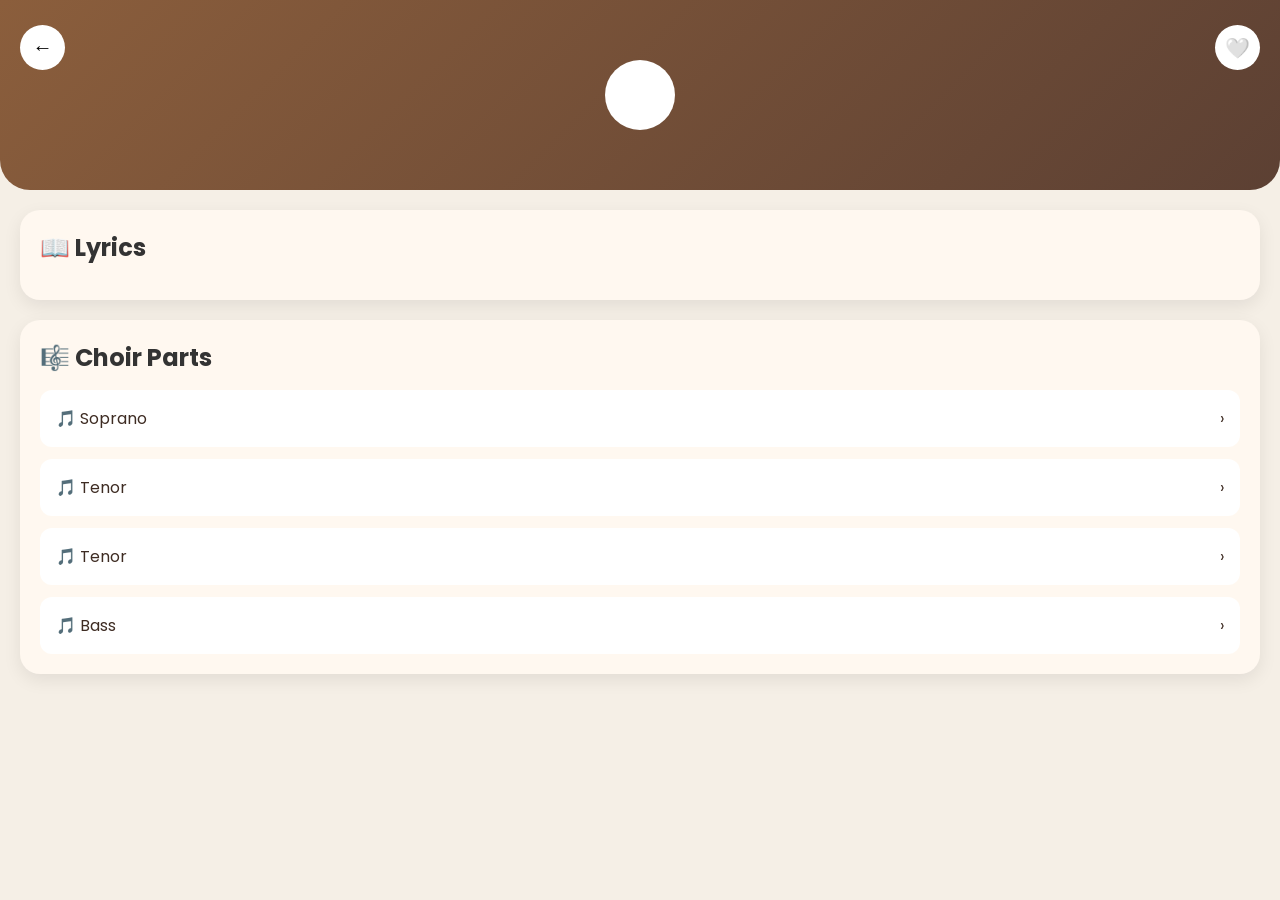
==== hymn.html @ 347078da "First Commit Date:4 july" ====
<!DOCTYPE html>
<html lang="en">

<head>
    <meta charset="UTF-8">
    <meta name="viewport" content="width=device-width, initial-scale=1.0">
    <title>Harmony Hymns</title>

    <link rel="stylesheet" href="css/style.css">
    <link rel="preconnect" href="https://fonts.googleapis.com">
    <link rel="preconnect" href="https://fonts.gstatic.com" crossorigin>

    <link href="https://fonts.googleapis.com/css2?family=Poppins:wght@300;400;500;600;700&display=swap"
        rel="stylesheet">
</head>

<body>
    <header class="hymn-header">

        <button class="back-btn" onclick="goBack()">←</button>
        <button class="favorite-btn">🤍</button>

        <div class="hymn-info">

            <div class="hymn-number" id="hymnNumber"></div>

            <h1 id="hymnTitle"></h1>

            <p id="hymnInfo"></p>

        </div>

    </header>
    <section class="card">

        <h2>📖 Lyrics</h2>

        <p id="lyrics"></p>

    </section>
    <section class="card">

        <h2>🎼 Choir Parts</h2>

        <div class="choir-item" onclick="openPart('soprano')">
            🎵 Soprano
            <span>›</span>
        </div>

        <div class="choir-item" onclick="openPart('tenor')">
            🎵 Tenor
            <span>›</span>
        </div>

        <div class="choir-item" onclick="openPart('tenor')">
            🎵 Tenor
            <span>›</span>
        </div>

        <div class="choir-item" onclick="openPart('bass')">
            🎵 Bass
            <span>›</span>
        </div>

        <script src="js/script.js"></script>


</body>

</html>
---- css/style.css ----
/* RESET */

* {
    margin: 0;
    padding: 0;
    box-sizing: border-box;
}


/* BODY */


body {
    font-family: 'Poppins', sans-serif;
    background-color: #F5EFE6;
    color: #3E2C23;
    padding-bottom: 90px;
}

/* HEADER */


header {
    background: linear-gradient(135deg, #8B5E3C, #5C4033);
    color: white;
    text-align: center;
    padding: 35px 20px;
    border-bottom-left-radius: 30px;
    border-bottom-right-radius: 30px;

    position: relative;
}

header h1 {
    font-size: 32px;
}

/*SEARCH BAR*/


#searchBox {

    width: 90%;
    display: block;

    margin: 20px auto 0;

    padding: 15px;

    font-size: 18px;

    border: none;

    border-radius: 30px;

    outline: none;

    background: white;

    box-shadow: 0 4px 12px rgba(0, 0, 0, .08);
}

main {
    padding: 20px;
}

h2 {
    margin-bottom: 15px;
    color: #333;
}

/*HYMN CARD*/


.hymn-card {

    background: #FFF8F0;

    padding: 20px;

    margin-bottom: 18px;

    border-radius: 18px;

    display: flex;

    justify-content: space-between;

    align-items: center;

    cursor: pointer;

    transition: .3s;

    box-shadow: 0 6px 18px rgba(0, 0, 0, .08);

}

.hymn-card:hover {

    transform: translateY(-5px);

    box-shadow: 0 10px 22px rgba(0, 0, 0, .15);

}

main {
    max-width: 900px;
    margin: auto;
    padding: 20px;
}

p {
    line-height: 1.8;
    font-size: 18px;
}

hr {
    margin: 30px 0;
}

h3 {
    color: #5C4033;
    margin-bottom: 15px;
}

.subtitle {
    margin-top: 8px;
    opacity: 0.9;
    font-size: 16px;
    font-weight: 300;
}


.number {

    background: #8B5E3C;

    color: white;

    width: 70px;

    height: 70px;

    border-radius: 18px;

    display: flex;

    justify-content: center;

    align-items: center;

    font-size: 24px;

    font-weight: 600;

}

.title {

    flex: 1;

    margin-left: 20px;

    font-size: 24px;

    font-weight: 500;

}

.arrow {

    font-size: 40px;

    color: #8B5E3C;

}

/* Bottom Navigation */

.bottom-nav {

    position: fixed;

    bottom: 0;

    left: 0;

    width: 100%;

    background: #FFF8F0;

    display: flex;

    justify-content: space-around;

    align-items: center;

    padding: 15px 0;

    box-shadow: 0 -3px 10px rgba(0, 0, 0, .1);

    border-top-left-radius: 20px;

    border-top-right-radius: 20px;

}

.nav-item {

    display: flex;

    flex-direction: column;

    align-items: center;

    text-decoration: none;

    color: #8B5E3C;

    font-size: 14px;

    transition: .3s;

}

.icon {

    font-size: 24px;

    margin-bottom: 5px;

}

.nav-item:hover {

    color: #5C4033;

    transform: translateY(-3px);

}

.active {

    font-weight: bold;

}

.menu-btn {

    position: absolute;

    left: 25px;

    top: 30px;

    font-size: 30px;

    cursor: pointer;

}

.notification-btn {

    position: absolute;

    right: 25px;

    top: 30px;

    font-size: 28px;

    cursor: pointer;

}

.recent {

    margin-bottom: 30px;

}

.recent-card {

    background: #FFF8F0;

    padding: 18px;

    border-radius: 15px;

    box-shadow: 0 4px 10px rgba(0, 0, 0, .08);

}

.hymn-header {
    background: linear-gradient(135deg, #8B5E3C, #5C4033);
    color: white;
    padding: 30px 20px;
    border-bottom-left-radius: 30px;
    border-bottom-right-radius: 30px;
    position: relative;
    text-align: center;
}

/* =========================
   HYMN PAGE
========================= */

.hymn-header {
    background: linear-gradient(135deg, #8B5E3C, #5C4033);
    color: white;
    text-align: center;
    padding: 40px 20px;
    border-bottom-left-radius: 30px;
    border-bottom-right-radius: 30px;
    position: relative;
}

.back-btn,
.favorite-btn {

    position: absolute;

    top: 25px;

    width: 45px;
    height: 45px;

    border: none;

    border-radius: 50%;

    background: white;

    cursor: pointer;

    font-size: 20px;

    transition: 0.3s;
}

.back-btn {
    left: 20px;
}

.favorite-btn {
    right: 20px;
}

.back-btn:hover,
.favorite-btn:hover {

    transform: scale(1.1);

}

.hymn-number {

    width: 70px;
    height: 70px;

    background: white;

    color: #8B5E3C;

    border-radius: 50%;

    margin: 20px auto;

    display: flex;

    justify-content: center;

    align-items: center;

    font-size: 26px;

    font-weight: bold;

}

.card {

    background: #FFF8F0;

    margin: 20px;

    padding: 20px;

    border-radius: 20px;

    box-shadow: 0 6px 18px rgba(0, 0, 0, .08);

}

.choir-item {

    display: flex;

    justify-content: space-between;

    align-items: center;

    padding: 16px;

    margin-top: 12px;

    background: white;

    border-radius: 12px;

    cursor: pointer;

    transition: 0.3s;

}

.choir-item:hover {

    background: #F5EFE6;

    transform: translateX(5px);

}
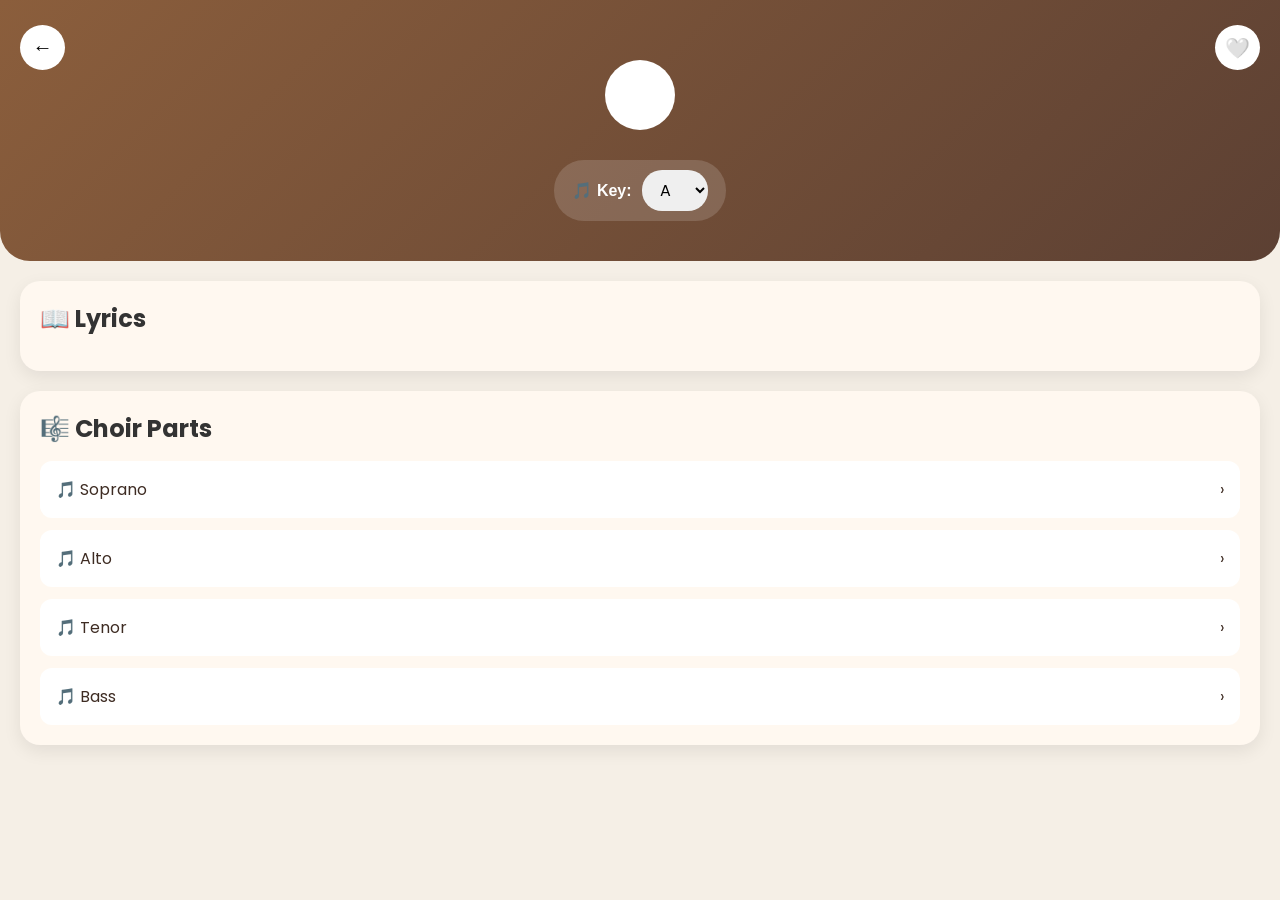
==== commit 9e635249: "update 1" ====
--- a/hymn.html
+++ b/hymn.html
@@ -26,7 +26,25 @@
 
             <h1 id="hymnTitle"></h1>
 
-            <p id="hymnInfo"></p>
+            <div class="hymn-meta">
+
+                <p id="hymnInfo"></p>
+
+                <div class="key-selector">
+
+                    <label for="keySelect">🎵 Key:</label>
+
+                    <select id="keySelect">
+
+                        <option value="A">A</option>
+                        <option value="Bb">B♭</option>
+                        <option value="B">B</option>
+
+                    </select>
+
+                </div>
+
+            </div>
 
         </div>
 
@@ -47,8 +65,8 @@
             <span>›</span>
         </div>
 
-        <div class="choir-item" onclick="openPart('tenor')">
-            🎵 Tenor
+        <div class="choir-item" onclick="openPart('alto')">
+            🎵 Alto
             <span>›</span>
         </div>
 
--- a/css/style.css
+++ b/css/style.css
@@ -421,4 +421,54 @@
 
     transform: translateX(5px);
 
+}
+
+/* ===========================
+   Key Selector
+=========================== */
+
+.hymn-meta {
+    display: flex;
+    flex-direction: column;
+    align-items: center;
+    gap: 10px;
+}
+
+.key-selector {
+
+    display: flex;
+    align-items: center;
+    gap: 10px;
+
+    padding: 10px 18px;
+
+    background: rgba(255, 255, 255, .15);
+
+    border-radius: 30px;
+
+}
+
+.key-selector label {
+
+    color: white;
+    font-weight: 600;
+
+}
+
+.key-selector select {
+
+    padding: 8px 14px;
+
+    border: none;
+
+    border-radius: 20px;
+
+    font-size: 16px;
+
+    font-family: 'Poppins', sans-serif;
+
+    cursor: pointer;
+
+    outline: none;
+
 }
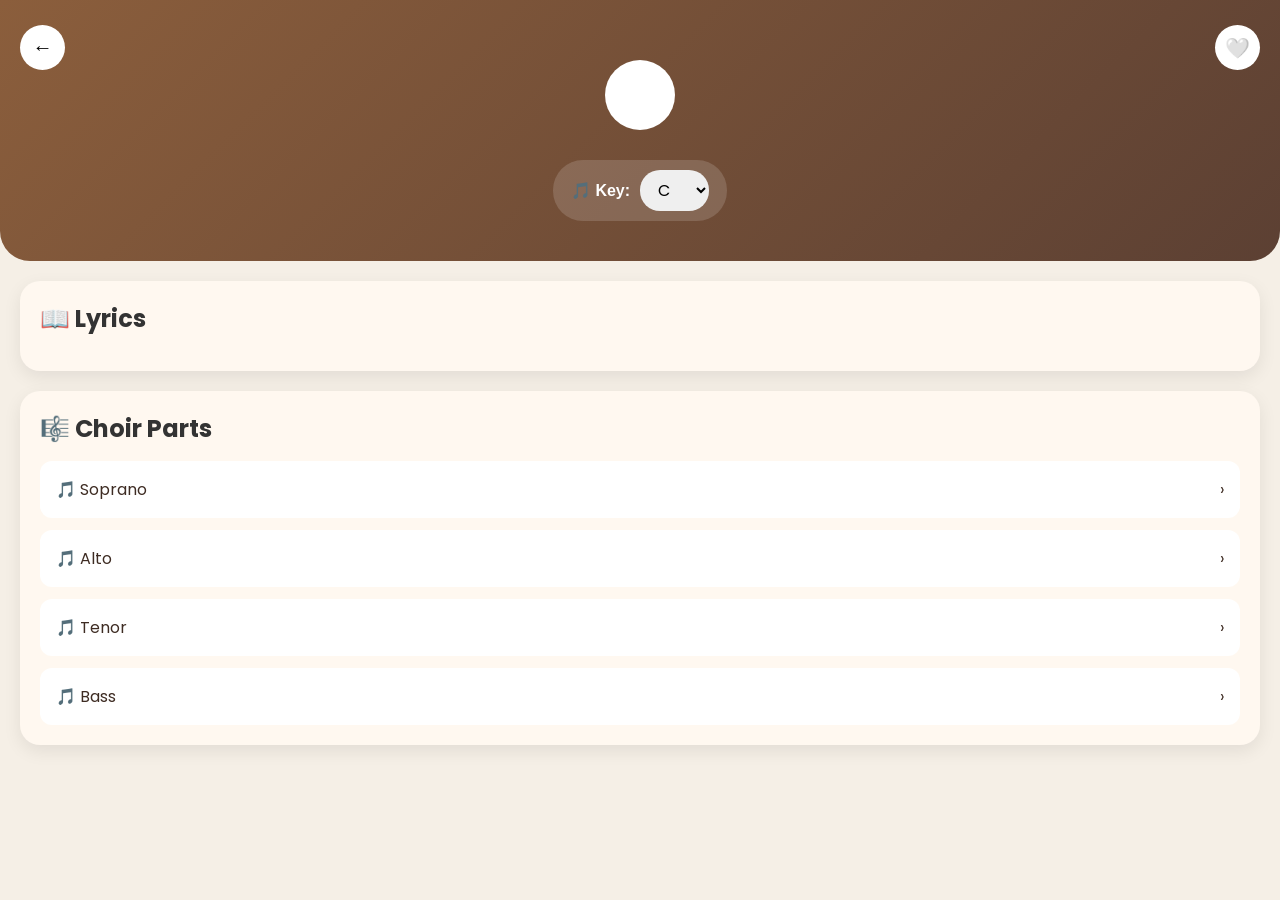
==== commit 98c28775: "update 2" ====
--- a/hymn.html
+++ b/hymn.html
@@ -34,13 +34,7 @@
 
                     <label for="keySelect">🎵 Key:</label>
 
-                    <select id="keySelect">
-
-                        <option value="A">A</option>
-                        <option value="Bb">B♭</option>
-                        <option value="B">B</option>
-
-                    </select>
+                    <select id="keySelect"></select>
 
                 </div>
 
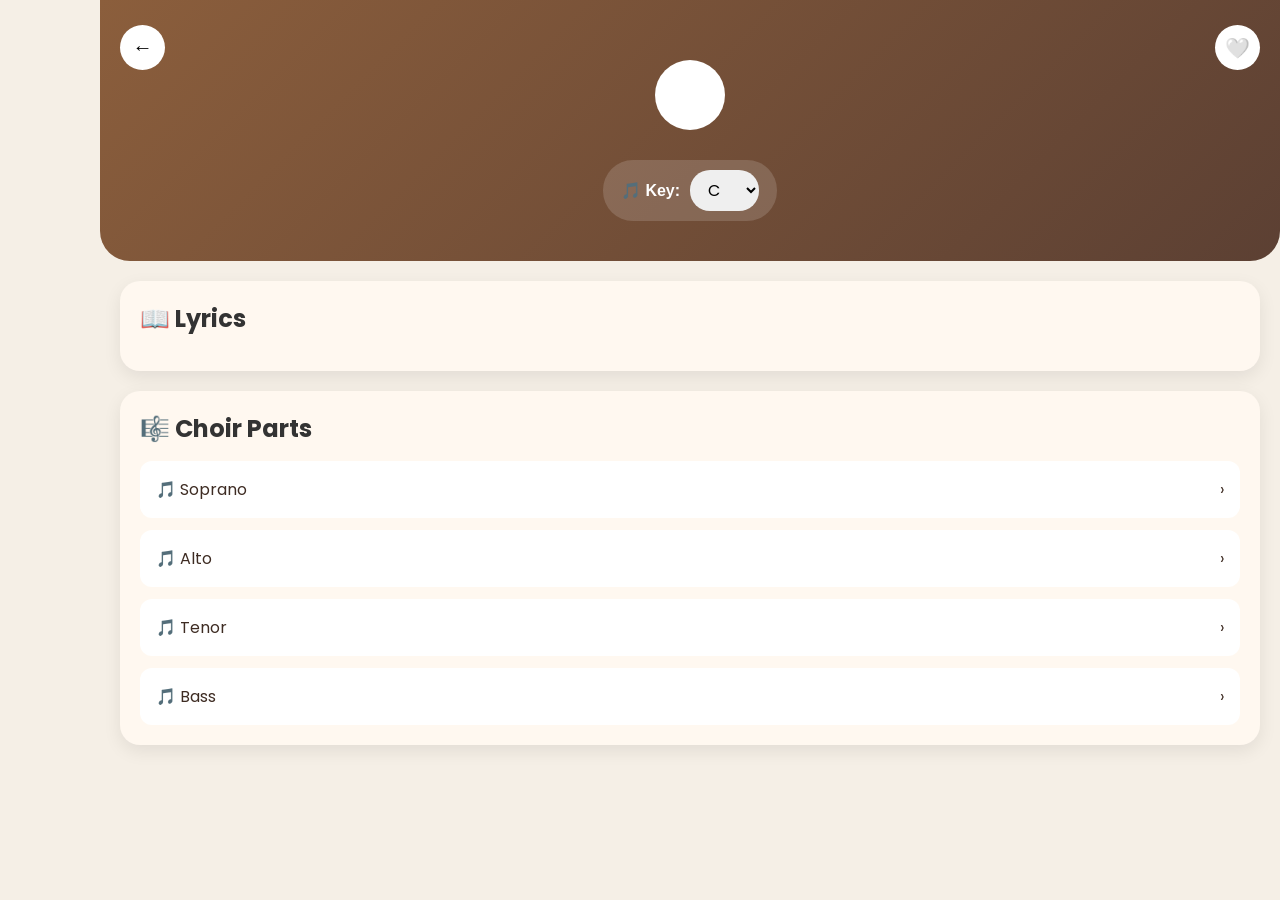
==== commit a60462e1: "fav page" ====
--- a/hymn.html
+++ b/hymn.html
@@ -18,7 +18,7 @@
     <header class="hymn-header">
 
         <button class="back-btn" onclick="goBack()">←</button>
-        <button class="favorite-btn">🤍</button>
+        <button class="favorite-btn" onclick="toggleFavorite()">🤍</button>
 
         <div class="hymn-info">
 
--- a/css/style.css
+++ b/css/style.css
@@ -275,21 +275,20 @@
 }
 
 .recent {
-
-    margin-bottom: 30px;
-
+    max-width: 900px;
+    margin: 0 auto 30px;
+    padding: 0 20px;
 }
 
 .recent-card {
-
     background: #FFF8F0;
-
-    padding: 18px;
-
+    padding: 14px 18px;
     border-radius: 15px;
-
     box-shadow: 0 4px 10px rgba(0, 0, 0, .08);
 
+    width: 100%;
+    max-width: 900px;
+    margin: auto;
 }
 
 .hymn-header {
@@ -471,4 +470,44 @@
 
     outline: none;
 
+}
+
+.solfa {
+    background: #111;
+    color: white;
+
+    padding: 20px;
+    border-radius: 18px;
+
+    font-family: "Courier New", monospace;
+    font-size: 17px;
+    line-height: 1.8;
+
+    white-space: pre-wrap;
+    overflow-x: auto;
+}
+
+/* =========================
+   DESKTOP SIDE NAVIGATION
+========================= */
+@media (min-width: 768px) {
+    .bottom-nav {
+        position: fixed !important;
+        top: 0 !important;
+        bottom: auto !important;
+        left: 0 !important;
+
+        width: 100px !important;
+        height: 100vh !important;
+
+        flex-direction: column !important;
+        justify-content: center !important;
+
+        border-radius: 0 20px 20px 0 !important;
+    }
+
+    body {
+        padding-bottom: 0 !important;
+        padding-left: 100px !important;
+    }
 }
